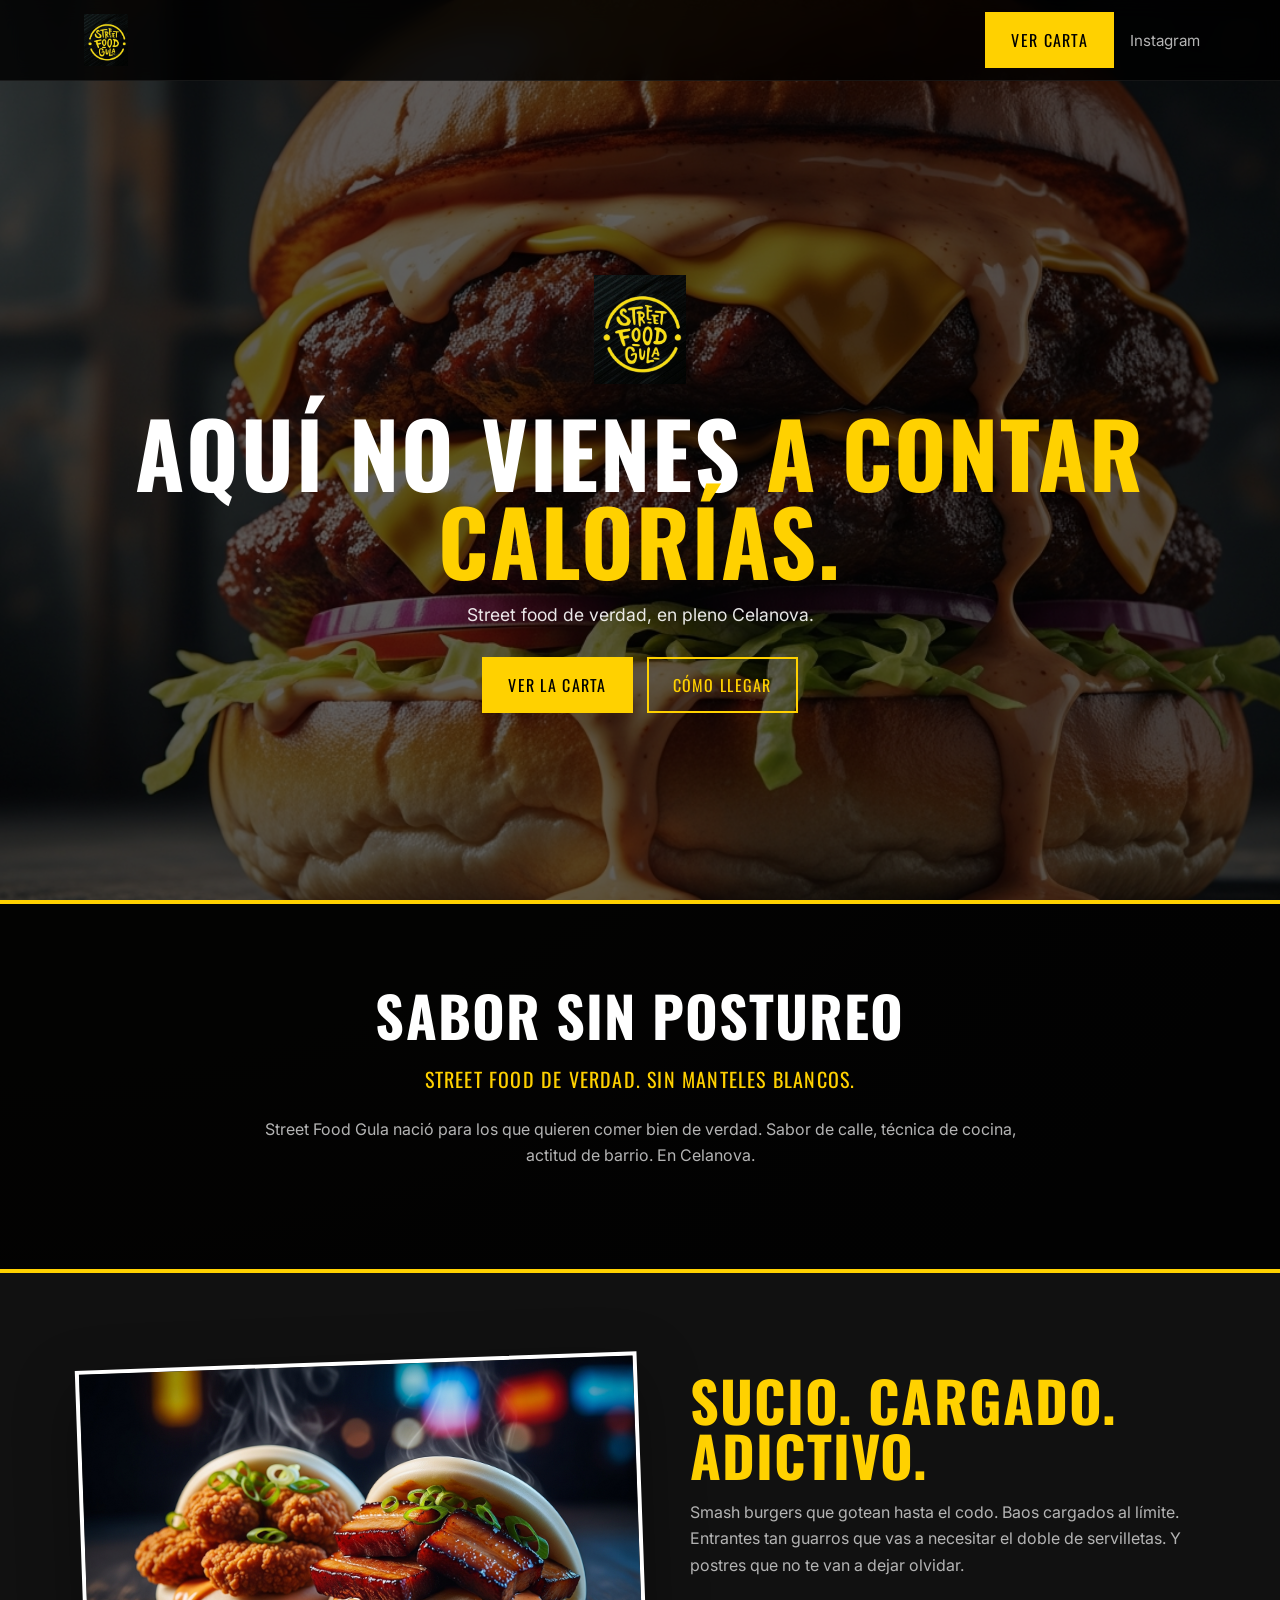
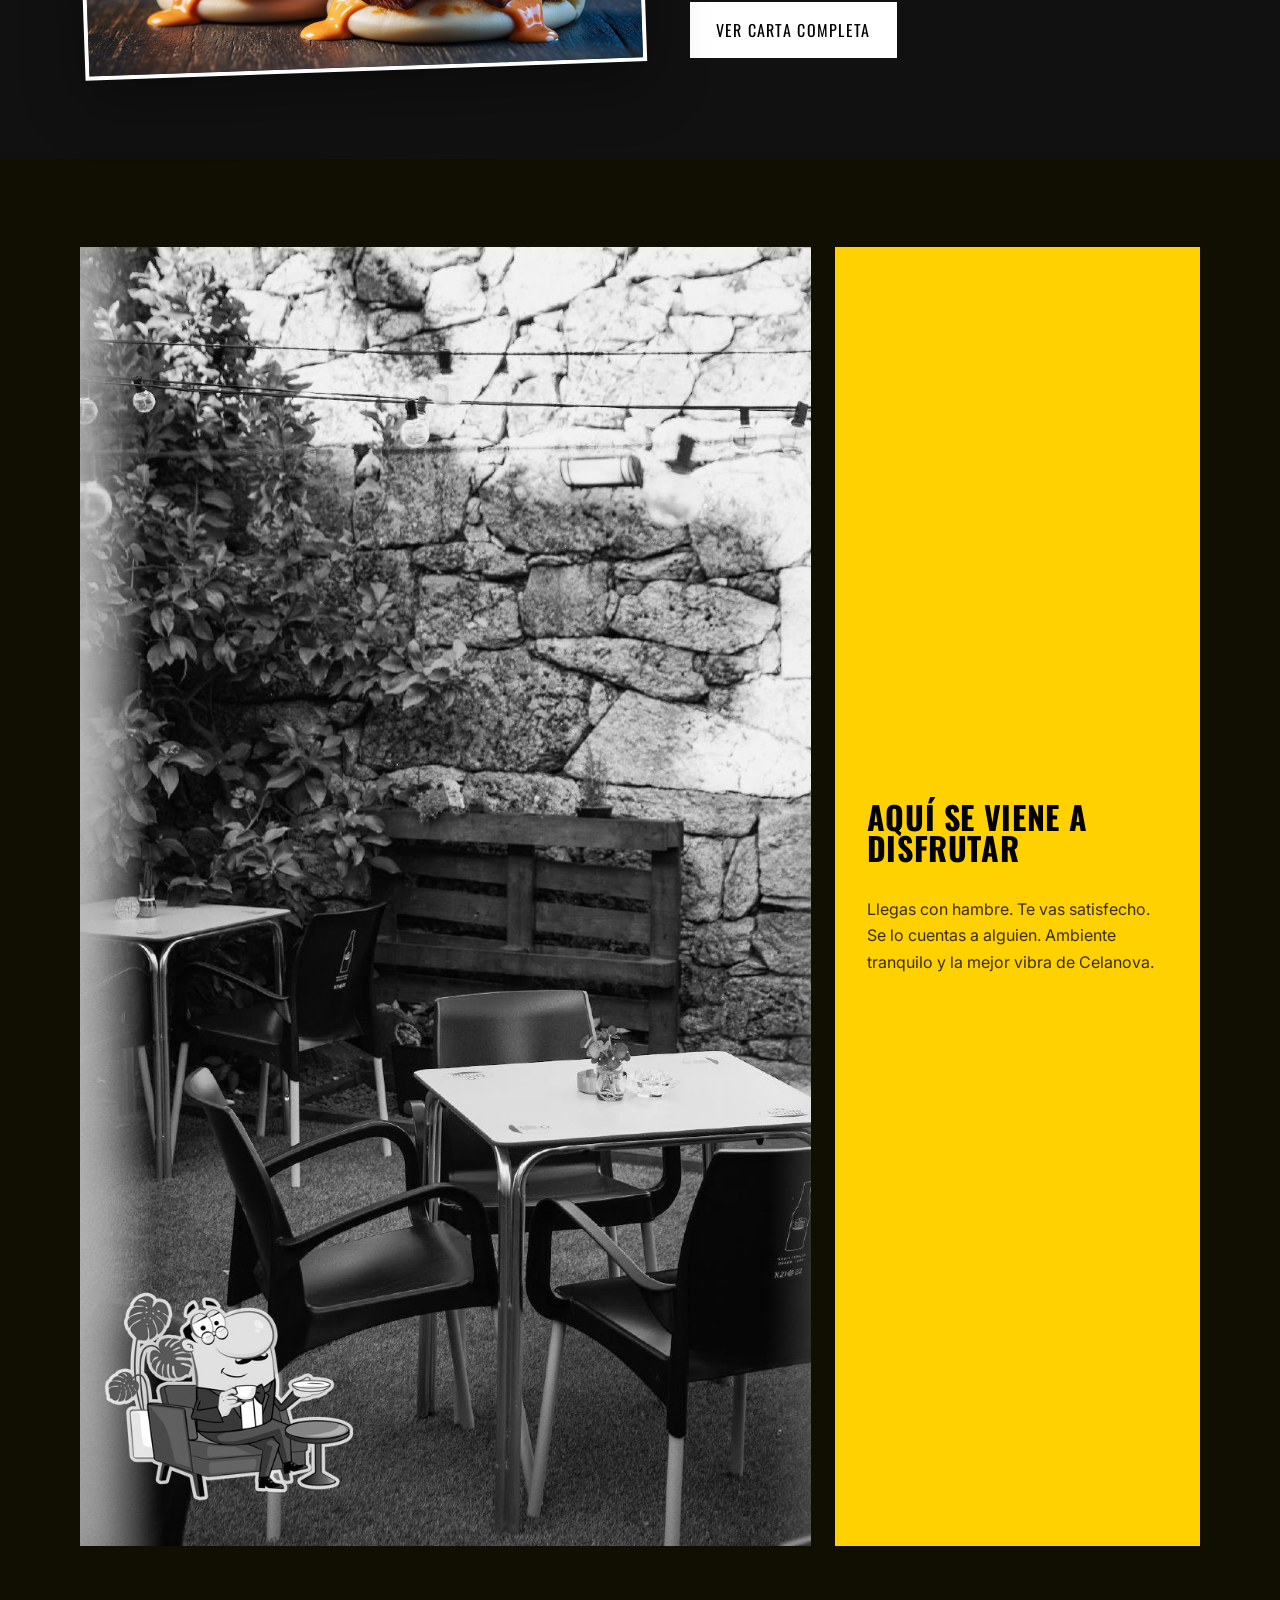
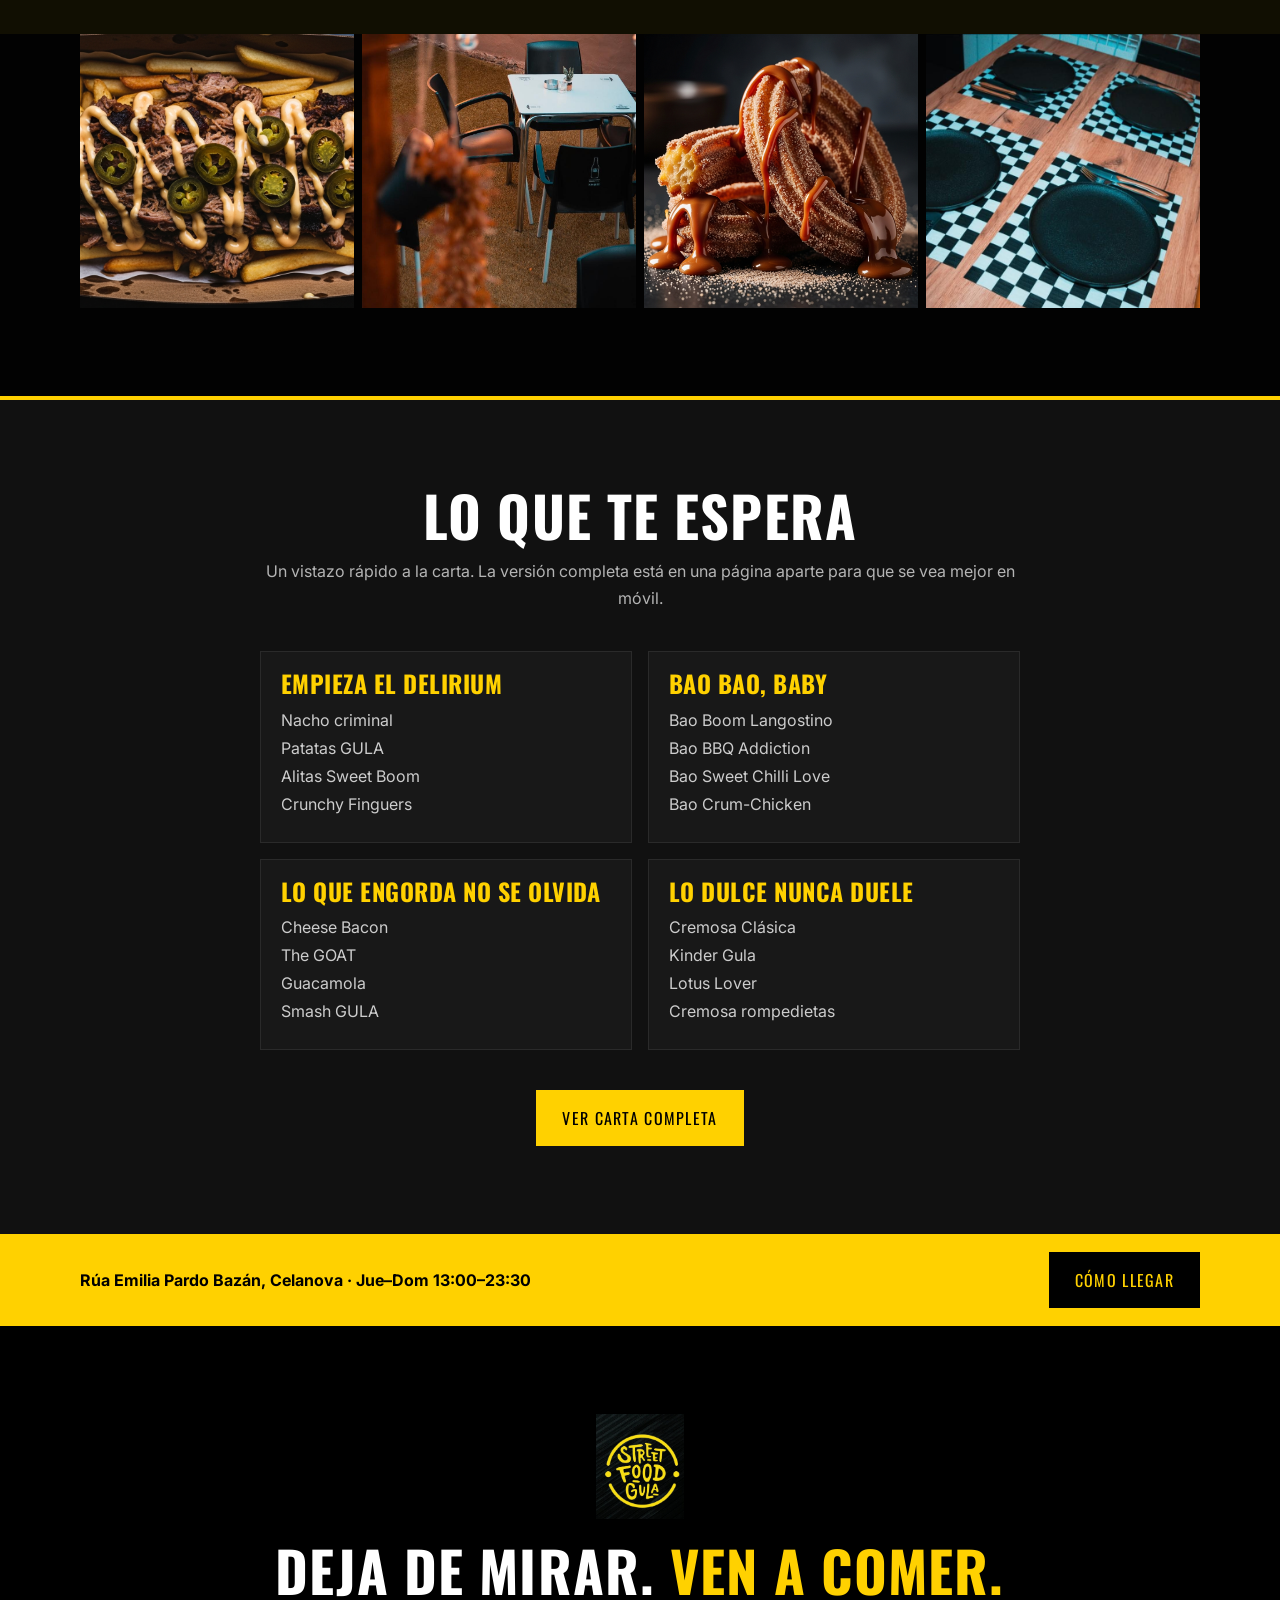
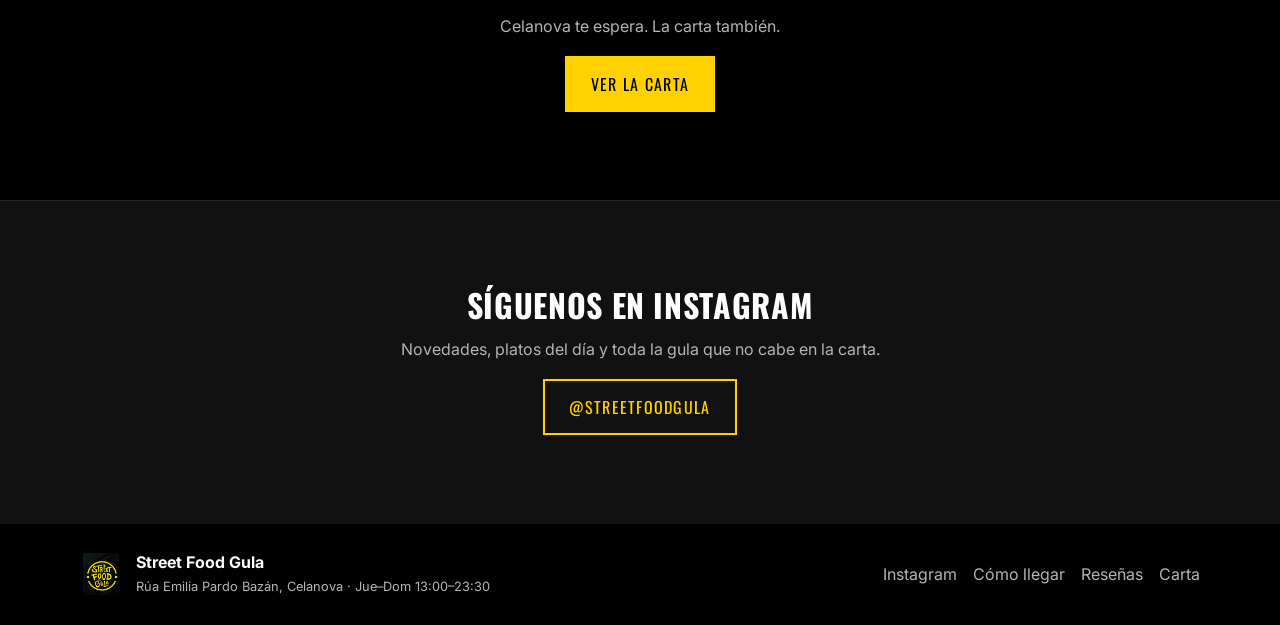
==== index.html @ 39c8daf2 "Add files via upload" ====
<!DOCTYPE html>
<html lang="es">
<head>
  <meta charset="UTF-8" />
  <meta name="viewport" content="width=device-width, initial-scale=1.0" />
  <title>Street Food Gula | Celanova</title>
  <meta name="description" content="Street food de verdad en Celanova. Smash burgers, baos, entrantes y postres con personalidad." />
  <link rel="preconnect" href="https://fonts.googleapis.com">
  <link rel="preconnect" href="https://fonts.gstatic.com" crossorigin>
  <link href="https://fonts.googleapis.com/css2?family=Oswald:wght@400;500;700&family=Inter:wght@400;500;600;700&display=swap" rel="stylesheet">
  <link rel="stylesheet" href="styles.css" />
</head>
<body>
  <header class="site-header">
    <div class="container nav-wrap">
      <a href="index.html" class="brand"><img src="assets/logo.png" alt="Street Food Gula"></a>
      <nav class="nav-links">
        <a href="menu.html" class="btn btn-yellow">Ver carta</a>
        <a href="https://www.instagram.com/streetfoodgula/" target="_blank" rel="noopener">Instagram</a>
      </nav>
    </div>
  </header>

  <section class="hero">
    <div class="hero-bg">
      <img src="assets/hero-burger.png" alt="Burger Street Food Gula">
    </div>
    <div class="hero-overlay"></div>
    <div class="container hero-content">
      <img class="hero-logo" src="assets/logo.png" alt="Street Food Gula logo">
      <h1>Aquí no vienes <span>a contar calorías.</span></h1>
      <p>Street food de verdad, en pleno Celanova.</p>
      <div class="hero-actions">
        <a href="menu.html" class="btn btn-yellow">Ver la carta</a>
        <a href="https://share.google/LR1T3JtPwgAeuGcsm" target="_blank" rel="noopener" class="btn btn-outline">Cómo llegar</a>
      </div>
    </div>
  </section>

  <section class="intro band-yellow">
    <div class="container narrow centered">
      <h2>Sabor sin postureo</h2>
      <p class="kicker">Street food de verdad. Sin manteles blancos.</p>
      <p>Street Food Gula nació para los que quieren comer bien de verdad. Sabor de calle, técnica de cocina, actitud de barrio. En Celanova.</p>
    </div>
  </section>

  <section class="concept">
    <div class="container split two-col">
      <div class="image-card tilt-left"><img src="assets/bao-buns.png" alt="Bao buns"></div>
      <div class="text-block">
        <h2>Sucio. Cargado. Adictivo.</h2>
        <p>Smash burgers que gotean hasta el codo. Baos cargados al límite. Entrantes tan guarros que vas a necesitar el doble de servilletas. Y postres que no te van a dejar olvidar.</p>
        <a href="menu.html" class="btn btn-white">Ver carta completa</a>
      </div>
    </div>
  </section>

  <section class="venue">
    <div class="container grid-venue">
      <div class="wide-photo"><img src="assets/terrace.jpg" alt="Terraza Street Food Gula"></div>
      <div class="venue-card">
        <h3>Aquí se viene a disfrutar</h3>
        <p>Llegas con hambre. Te vas satisfecho. Se lo cuentas a alguien. Ambiente tranquilo y la mejor vibra de Celanova.</p>
      </div>
    </div>
  </section>

  <section class="gallery container">
    <div class="gallery-grid">
      <img src="assets/loaded-fries.png" alt="Patatas cargadas">
      <img src="assets/outdoor.jpg" alt="Exterior Street Food Gula">
      <img src="assets/dessert.png" alt="Postre Street Food Gula">
      <img src="assets/interior.jpg" alt="Interior Street Food Gula">
    </div>
  </section>

  <section class="menu-preview">
    <div class="container narrow centered">
      <h2>Lo que te espera</h2>
      <p class="subtitle">Un vistazo rápido a la carta. La versión completa está en una página aparte para que se vea mejor en móvil.</p>
      <div class="preview-grid">
        <article class="preview-card">
          <h3>Empieza el Delirium</h3>
          <ul>
            <li>Nacho criminal</li>
            <li>Patatas GULA</li>
            <li>Alitas Sweet Boom</li>
            <li>Crunchy Finguers</li>
          </ul>
        </article>
        <article class="preview-card">
          <h3>Bao Bao, Baby</h3>
          <ul>
            <li>Bao Boom Langostino</li>
            <li>Bao BBQ Addiction</li>
            <li>Bao Sweet Chilli Love</li>
            <li>Bao Crum-Chicken</li>
          </ul>
        </article>
        <article class="preview-card">
          <h3>Lo que engorda no se olvida</h3>
          <ul>
            <li>Cheese Bacon</li>
            <li>The GOAT</li>
            <li>Guacamola</li>
            <li>Smash GULA</li>
          </ul>
        </article>
        <article class="preview-card">
          <h3>Lo dulce nunca duele</h3>
          <ul>
            <li>Cremosa Clásica</li>
            <li>Kinder Gula</li>
            <li>Lotus Lover</li>
            <li>Cremosa rompedietas</li>
          </ul>
        </article>
      </div>
      <a href="menu.html" class="btn btn-yellow">Ver carta completa</a>
    </div>
  </section>

  <section class="location-strip">
    <div class="container strip-wrap">
      <p>Rúa Emilia Pardo Bazán, Celanova · Jue–Dom 13:00–23:30</p>
      <a href="https://share.google/LR1T3JtPwgAeuGcsm" target="_blank" rel="noopener" class="btn btn-black">Cómo llegar</a>
    </div>
  </section>

  <section class="cta-final">
    <div class="container narrow centered">
      <img class="footer-logo" src="assets/logo.png" alt="Street Food Gula logo">
      <h2>Deja de mirar. <span>Ven a comer.</span></h2>
      <p>Celanova te espera. La carta también.</p>
      <a href="menu.html" class="btn btn-yellow">Ver la carta</a>
    </div>
  </section>

  <section class="instagram-block">
    <div class="container narrow centered">
      <h3>Síguenos en Instagram</h3>
      <p>Novedades, platos del día y toda la gula que no cabe en la carta.</p>
      <a href="https://www.instagram.com/streetfoodgula/" target="_blank" rel="noopener" class="btn btn-outline-yellow">@streetfoodgula</a>
    </div>
  </section>

  <footer class="site-footer">
    <div class="container footer-wrap">
      <div class="footer-brand">
        <img src="assets/logo.png" alt="Street Food Gula">
        <div>
          <strong>Street Food Gula</strong>
          <p>Rúa Emilia Pardo Bazán, Celanova · Jue–Dom 13:00–23:30</p>
        </div>
      </div>
      <div class="footer-links">
        <a href="https://www.instagram.com/streetfoodgula/" target="_blank" rel="noopener">Instagram</a>
        <a href="https://share.google/LR1T3JtPwgAeuGcsm" target="_blank" rel="noopener">Cómo llegar</a>
        <a href="https://share.google/LR1T3JtPwgAeuGcsm" target="_blank" rel="noopener">Reseñas</a>
        <a href="menu.html">Carta</a>
      </div>
    </div>
  </footer>
</body>
</html>
---- styles.css ----
:root {
  --bg: #0b0b0b;
  --panel: #111111;
  --text: #ffffff;
  --muted: #b4b4b4;
  --yellow: #ffd100;
  --border: rgba(255,255,255,0.08);
}
* { box-sizing: border-box; }
html { scroll-behavior: smooth; }
body {
  margin: 0;
  font-family: 'Inter', sans-serif;
  color: var(--text);
  background: linear-gradient(rgba(0,0,0,.82), rgba(0,0,0,.82)), #0b0b0b;
  background-image: linear-gradient(rgba(0,0,0,.86), rgba(0,0,0,.86)), radial-gradient(circle at top left, rgba(255,209,0,.08), transparent 35%);
  overflow-x: hidden;
}
img { max-width: 100%; display: block; }
a { color: inherit; text-decoration: none; }
.container { width: min(1120px, calc(100% - 32px)); margin: 0 auto; }
.narrow { width: min(760px, calc(100% - 32px)); }
.centered { text-align: center; }
h1,h2,h3 {
  font-family: 'Oswald', sans-serif;
  text-transform: uppercase;
  line-height: 0.98;
  letter-spacing: 0.02em;
  margin: 0 0 16px;
  max-width: 100%;
  overflow-wrap: anywhere;
}
h1 { font-size: clamp(2.6rem, 7vw, 5.8rem); }
h2 { font-size: clamp(2rem, 4.8vw, 3.5rem); }
h3 { font-size: clamp(1.4rem, 3vw, 2rem); }
p { line-height: 1.65; color: var(--muted); }
.btn {
  display: inline-flex;
  align-items: center;
  justify-content: center;
  gap: 8px;
  padding: 14px 24px;
  font-family: 'Oswald', sans-serif;
  text-transform: uppercase;
  letter-spacing: .08em;
  border: 2px solid transparent;
  transition: .25s ease;
}
.btn:hover { transform: translateY(-1px); }
.btn-yellow { background: var(--yellow); color: #000; }
.btn-yellow:hover { background: #fff; }
.btn-outline, .btn-outline-yellow { border-color: var(--yellow); color: var(--yellow); }
.btn-outline:hover, .btn-outline-yellow:hover { background: var(--yellow); color: #000; }
.btn-white { background: #fff; color: #000; }
.btn-black { background: #000; color: var(--yellow); }
.site-header {
  position: fixed; top: 0; left: 0; right: 0; z-index: 30;
  background: rgba(0,0,0,.82); backdrop-filter: blur(10px); border-bottom: 1px solid var(--border);
}
.nav-wrap { display: flex; align-items: center; justify-content: space-between; padding: 12px 0; }
.brand img { width: 52px; height: 52px; object-fit: contain; }
.nav-links { display: flex; align-items: center; gap: 16px; }
.nav-links a:not(.btn) { color: var(--muted); font-size: .95rem; }
.hero { position: relative; min-height: 100svh; display: grid; place-items: center; }
.hero-bg, .hero-bg img, .hero-overlay { position: absolute; inset: 0; }
.hero-bg img { width: 100%; height: 100%; object-fit: cover; object-position: center; }
.hero-overlay { background: rgba(0,0,0,.62); }
.hero-content { position: relative; z-index: 2; text-align: center; padding-top: 88px; }
.hero-logo { width: 92px; margin: 0 auto 24px; }
.hero h1 span, .cta-final h2 span { color: var(--yellow); }
.hero p { font-size: 1.1rem; max-width: 560px; margin: 0 auto 28px; color: rgba(255,255,255,.9); }
.hero-actions { display: flex; gap: 14px; justify-content: center; flex-wrap: wrap; }
.band-yellow { padding: 84px 0; border-top: 4px solid var(--yellow); border-bottom: 4px solid var(--yellow); }
.band-yellow .kicker { color: var(--yellow); font-family: 'Oswald', sans-serif; text-transform: uppercase; font-size: 1.25rem; letter-spacing: .06em; }
.concept, .menu-preview, .instagram-block, .cta-final, .venue { padding: 88px 0; }
.concept { background: #111; }
.two-col { display: grid; grid-template-columns: 1.1fr 1fr; gap: 48px; align-items: center; }
.image-card { border: 4px solid #fff; box-shadow: 0 20px 60px rgba(0,0,0,.35); overflow: hidden; }
.tilt-left { transform: rotate(-2deg); }
.text-block h2 { color: var(--yellow); }
.text-block p { margin-bottom: 24px; }
.venue { position: relative; }
.venue::before { content: ''; position: absolute; inset: 0; background: rgba(255,209,0,.06); }
.grid-venue { position: relative; z-index: 1; display: grid; grid-template-columns: 2fr 1fr; gap: 24px; align-items: stretch; }
.wide-photo img { width: 100%; height: 100%; min-height: 360px; object-fit: cover; filter: grayscale(1); transition: .5s ease; }
.wide-photo img:hover { filter: grayscale(0); }
.venue-card { background: var(--yellow); color: #000; padding: 32px; display: flex; flex-direction: column; justify-content: center; }
.venue-card p { color: rgba(0,0,0,.78); }
.gallery { padding: 0 0 88px; }
.gallery-grid { display: grid; grid-template-columns: repeat(4,1fr); gap: 8px; }
.gallery-grid img { width: 100%; aspect-ratio: 1/1; object-fit: cover; }
.menu-preview { background: #111; border-top: 4px solid var(--yellow); }
.subtitle { margin-bottom: 32px; }
.preview-grid { display: grid; grid-template-columns: repeat(2,1fr); gap: 16px; margin: 40px 0; }
.preview-card { border: 1px solid var(--border); background: rgba(255,255,255,.03); padding: 20px; text-align: left; }
.preview-card h3 { color: var(--yellow); margin-bottom: 14px; font-size: clamp(1.25rem,2vw,1.5rem); }
.preview-card ul { margin: 0; padding: 0; list-style: none; }
.preview-card li { color: rgba(255,255,255,.78); margin: 8px 0; }
.location-strip { background: var(--yellow); color: #000; padding: 18px 0; }
.strip-wrap { display: flex; align-items: center; justify-content: space-between; gap: 16px; }
.strip-wrap p { color: #000; margin: 0; font-weight: 700; }
.cta-final { background: #000; }
.footer-logo { width: 88px; margin: 0 auto 24px; }
.instagram-block { background: #111; border-top: 1px solid var(--border); }
.site-footer { background: #000; border-top: 1px solid var(--border); padding: 28px 0; }
.footer-wrap { display: flex; align-items: center; justify-content: space-between; gap: 20px; }
.footer-brand { display: flex; align-items: center; gap: 14px; }
.footer-brand img { width: 42px; height: 42px; object-fit: contain; }
.footer-brand p { margin: 4px 0 0; font-size: .8rem; }
.footer-links { display: flex; flex-wrap: wrap; gap: 16px; color: var(--muted); }

.menu-page { background: #0d0d0d; }
.menu-header {
  position: sticky; top: 0; z-index: 30; display: flex; align-items: center; justify-content: space-between;
  padding: 14px 16px; background: rgba(13,13,13,.94); backdrop-filter: blur(10px); border-bottom: 2px solid var(--yellow);
}
.menu-header img { width: 52px; height: 52px; object-fit: contain; }
.back-link { color: #fff; font-family: 'Oswald', sans-serif; text-transform: uppercase; letter-spacing: .04em; }
.menu-main { padding: 40px 0 96px; }
.menu-top p { margin-bottom: 28px; }
.accordion-item { border-bottom: 1px solid var(--border); }
.accordion-trigger {
  width: 100%; background: transparent; border: 0; color: #fff; cursor: pointer; text-align: left;
  display: flex; justify-content: space-between; align-items: center; padding: 22px 0; font-family: 'Oswald', sans-serif;
  text-transform: uppercase; font-size: clamp(1.5rem, 4vw, 2.5rem);
}
.accordion-trigger span { color: var(--yellow); font-size: 2rem; }
.accordion-content { display: none; padding: 0 0 24px; }
.accordion-item.open .accordion-content { display: block; }
.accordion-item.open .accordion-trigger { color: var(--yellow); }
.menu-note { font-style: italic; font-size: .95rem; margin-bottom: 18px; }
.menu-item {
  display: grid; grid-template-columns: 1fr auto; gap: 16px; align-items: start;
  padding: 18px 0; border-top: 1px solid rgba(255,255,255,.05);
}
.menu-item h3 { font-size: clamp(1.15rem, 3vw, 1.6rem); margin-bottom: 6px; }
.menu-item p { font-size: .95rem; margin: 0; }
.menu-item strong { font-family: 'Oswald', sans-serif; color: var(--yellow); font-size: clamp(1.2rem, 3vw, 1.6rem); white-space: nowrap; }
.extra-box { margin-top: 16px; padding: 16px; background: rgba(255,209,0,.08); border-top: 1px solid rgba(255,209,0,.3); }
.extra-title { color: var(--yellow); font-family: 'Oswald', sans-serif; text-transform: uppercase; }
.menu-gallery { padding-top: 56px; }
.menu-gallery-grid { display: grid; grid-template-columns: repeat(2,1fr); gap: 16px; }
.menu-gallery-grid img { width: 100%; border: 1px solid var(--border); border-radius: 10px; }
.floating-cta {
  position: fixed; right: 16px; bottom: 16px; z-index: 40; background: var(--yellow); color: #000;
  padding: 14px 18px; font-family: 'Oswald', sans-serif; text-transform: uppercase; letter-spacing: .05em;
  box-shadow: 0 12px 30px rgba(0,0,0,.3);
}

@media (max-width: 860px) {
  .two-col, .grid-venue, .preview-grid, .gallery-grid, .menu-gallery-grid { grid-template-columns: 1fr; }
  .strip-wrap, .footer-wrap { flex-direction: column; text-align: center; }
}
@media (max-width: 640px) {
  .nav-links a:not(.btn) { display: none; }
  .hero-actions { flex-direction: column; }
  .concept, .menu-preview, .instagram-block, .cta-final, .venue, .band-yellow { padding: 68px 0; }
  .menu-item { grid-template-columns: 1fr; }
  .menu-item strong { padding-top: 6px; }
}
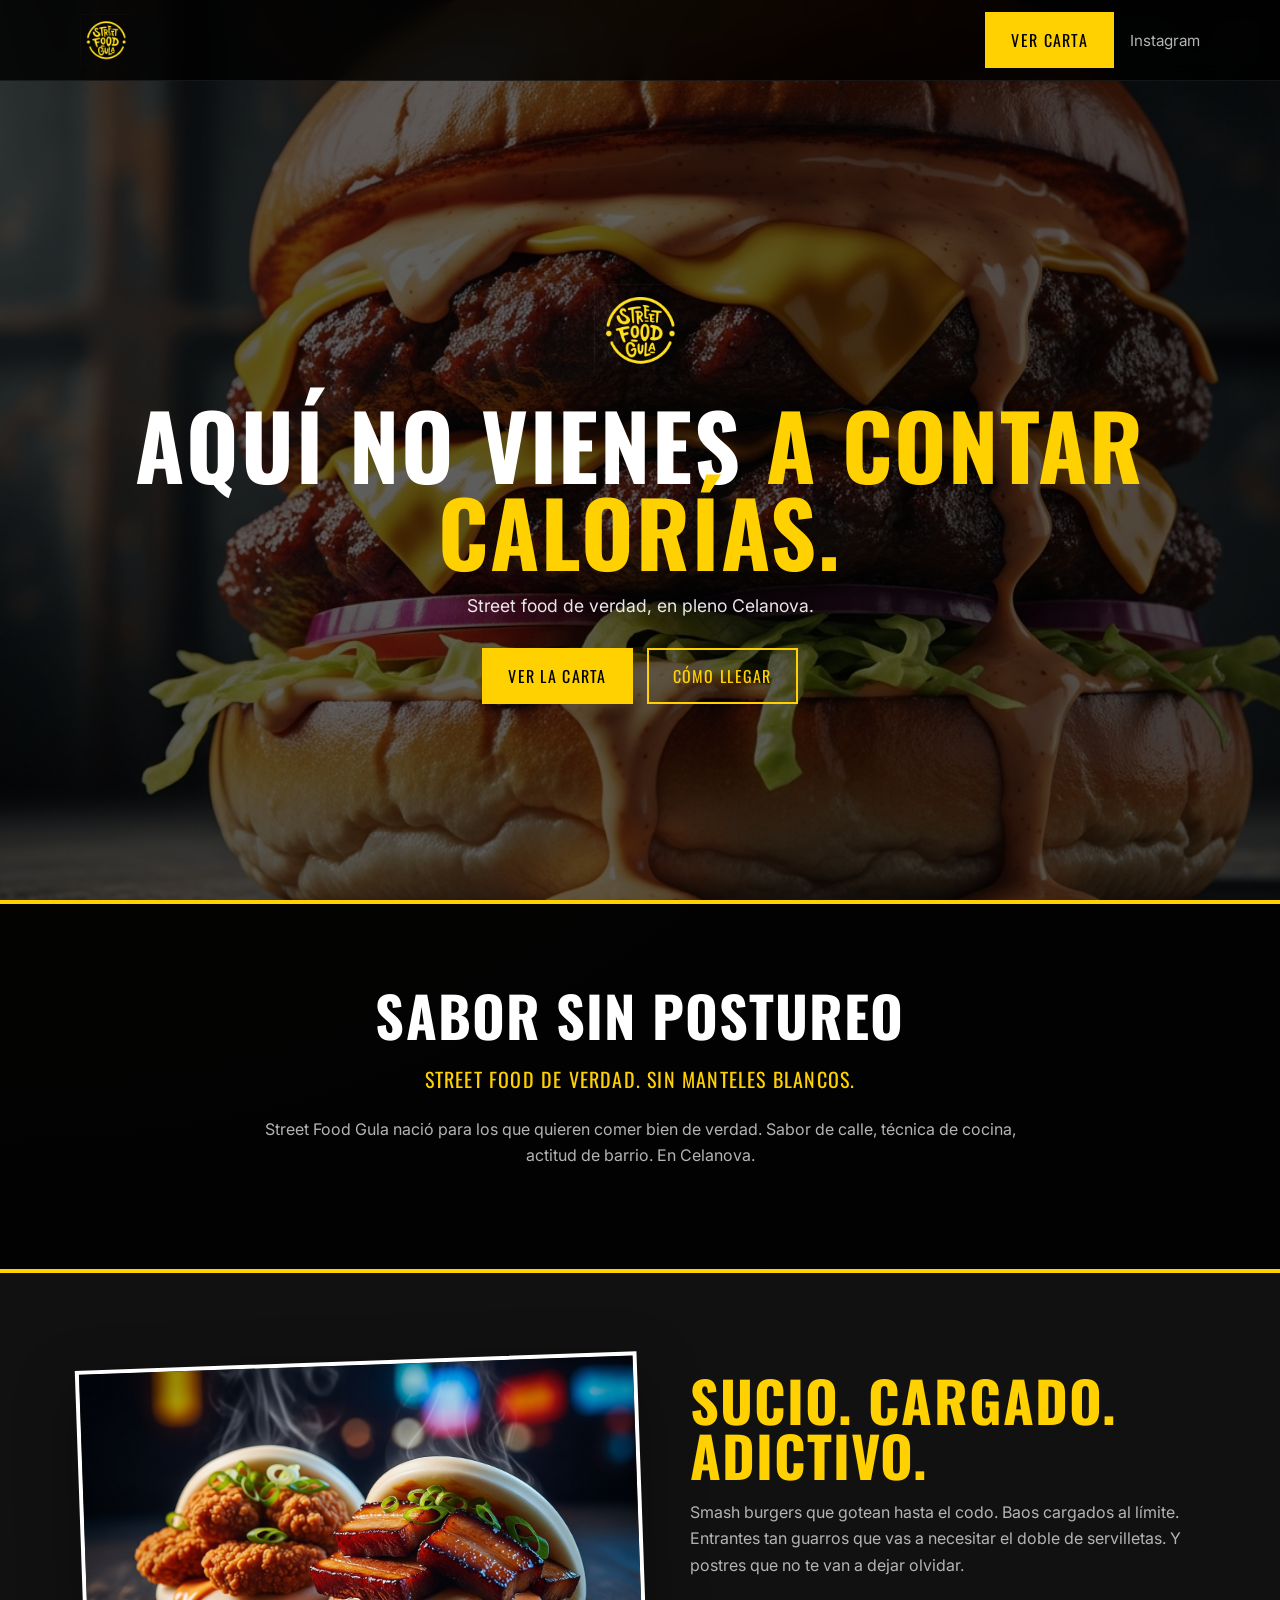
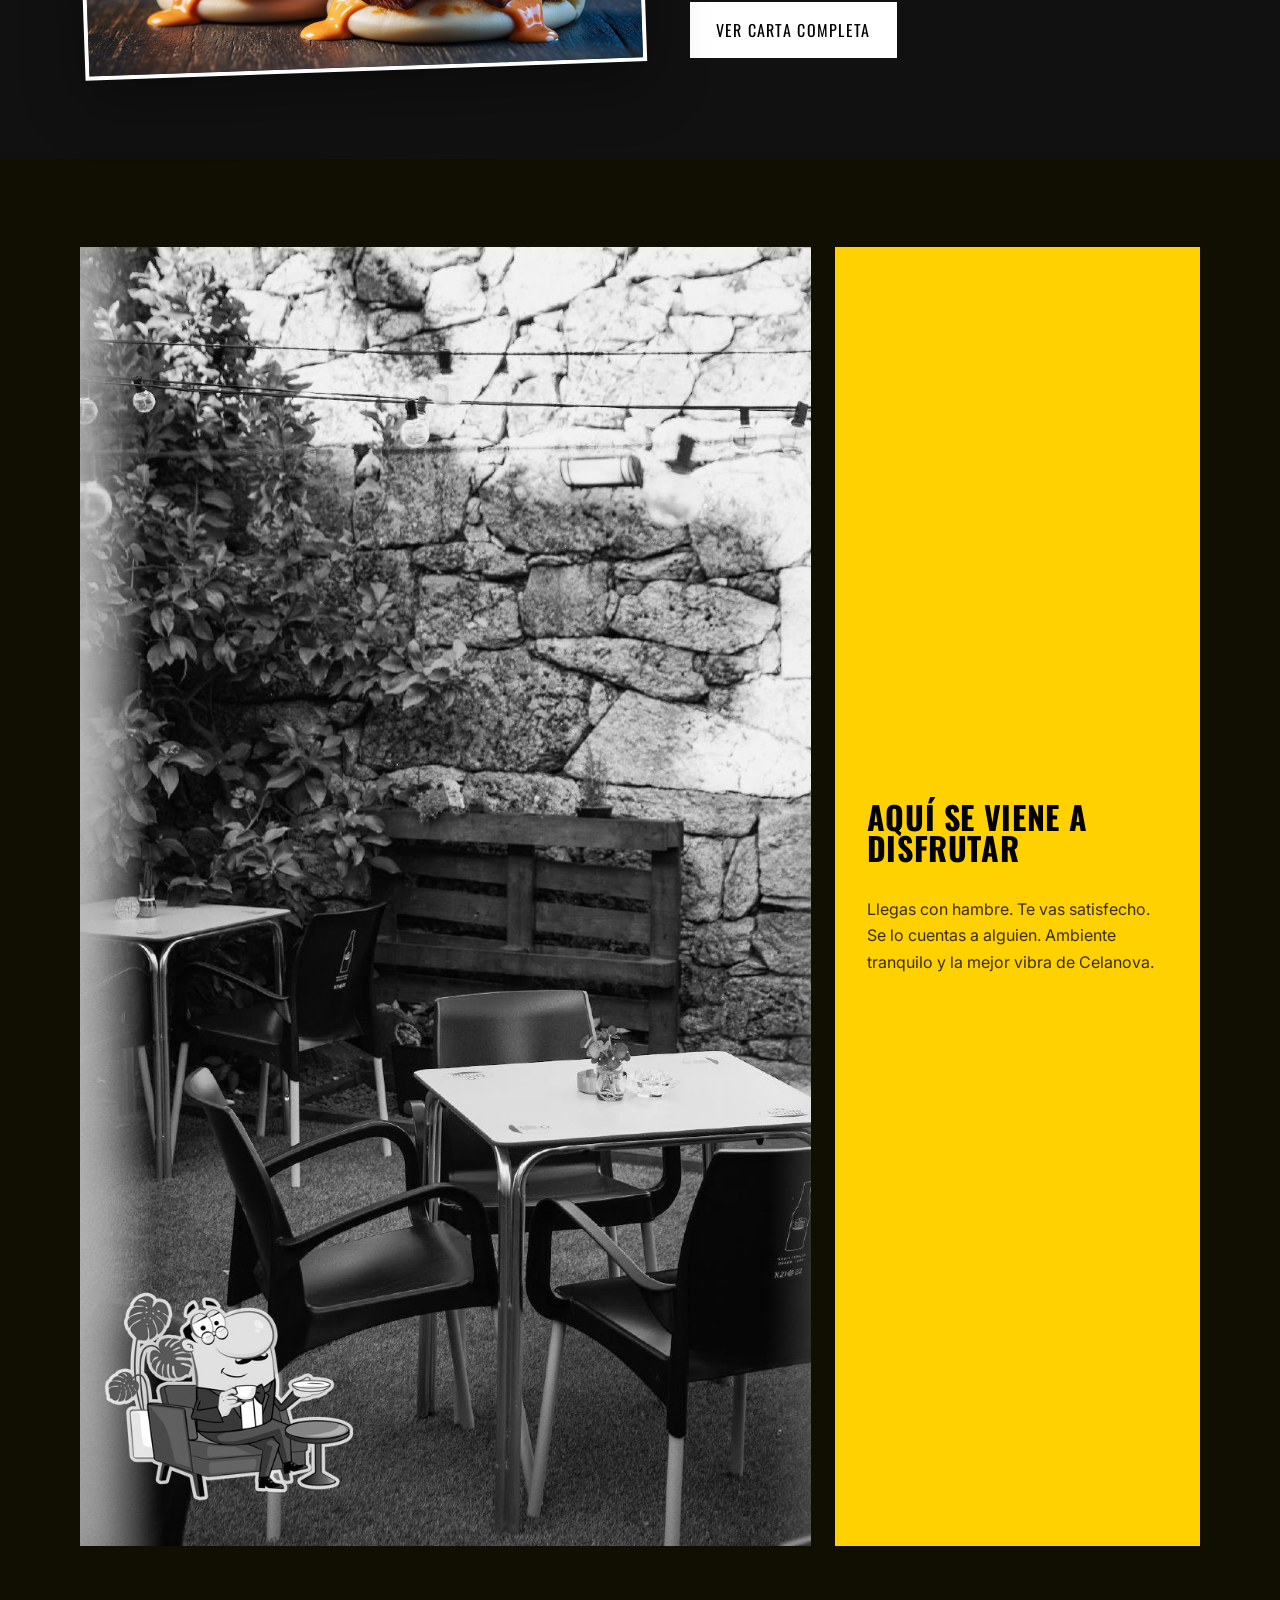
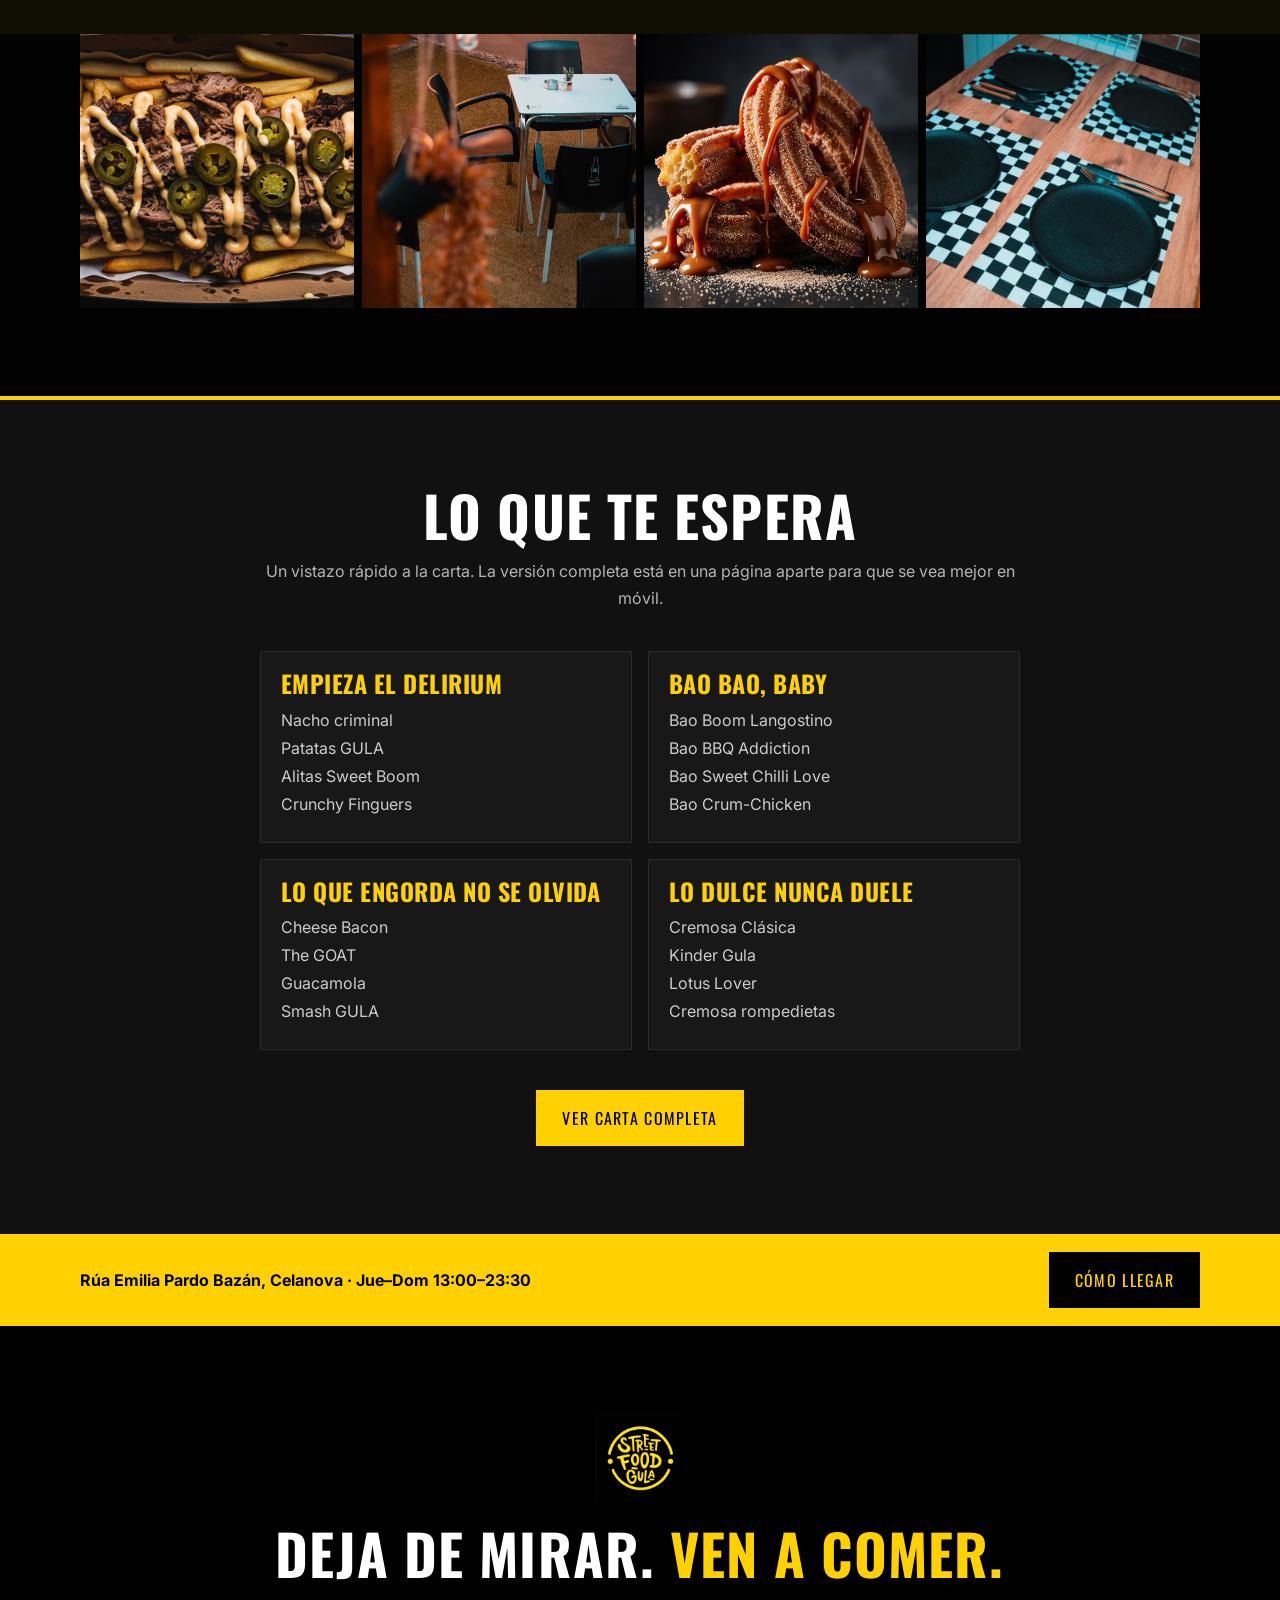
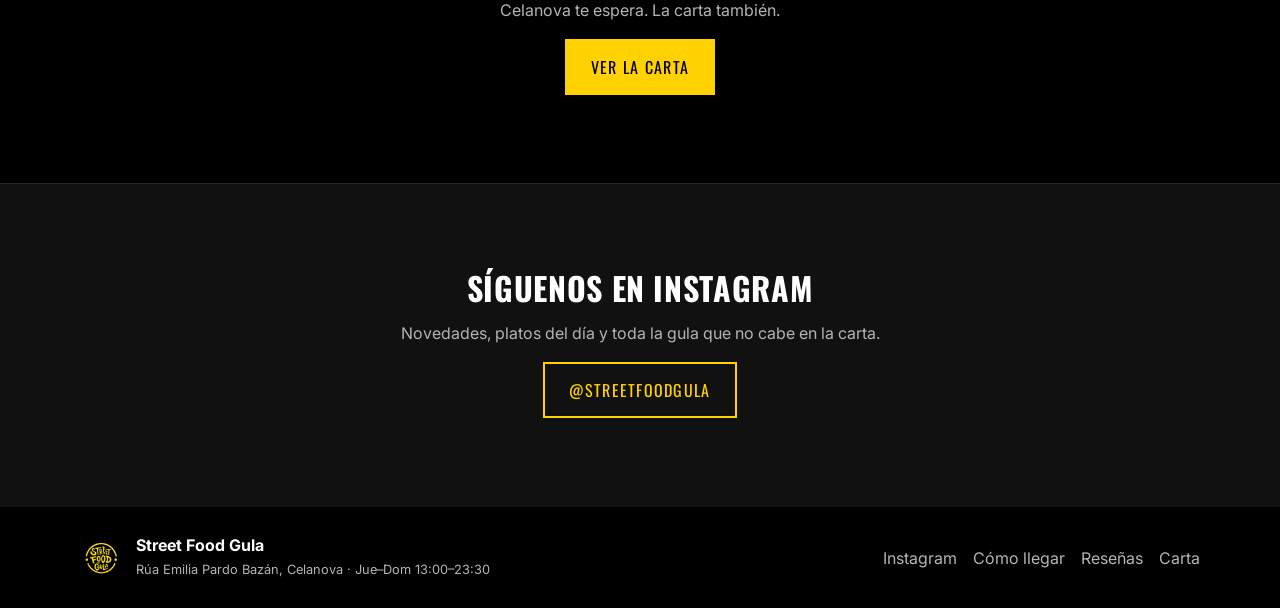
==== commit 3eabdd56: "Update index.html" ====
--- a/index.html
+++ b/index.html
@@ -3,6 +3,7 @@
 <head>
   <meta charset="UTF-8" />
   <meta name="viewport" content="width=device-width, initial-scale=1.0" />
+  <link rel="icon" type="image/png" href="assets/favicon.png">
   <title>Street Food Gula | Celanova</title>
   <meta name="description" content="Street food de verdad en Celanova. Smash burgers, baos, entrantes y postres con personalidad." />
   <link rel="preconnect" href="https://fonts.googleapis.com">
